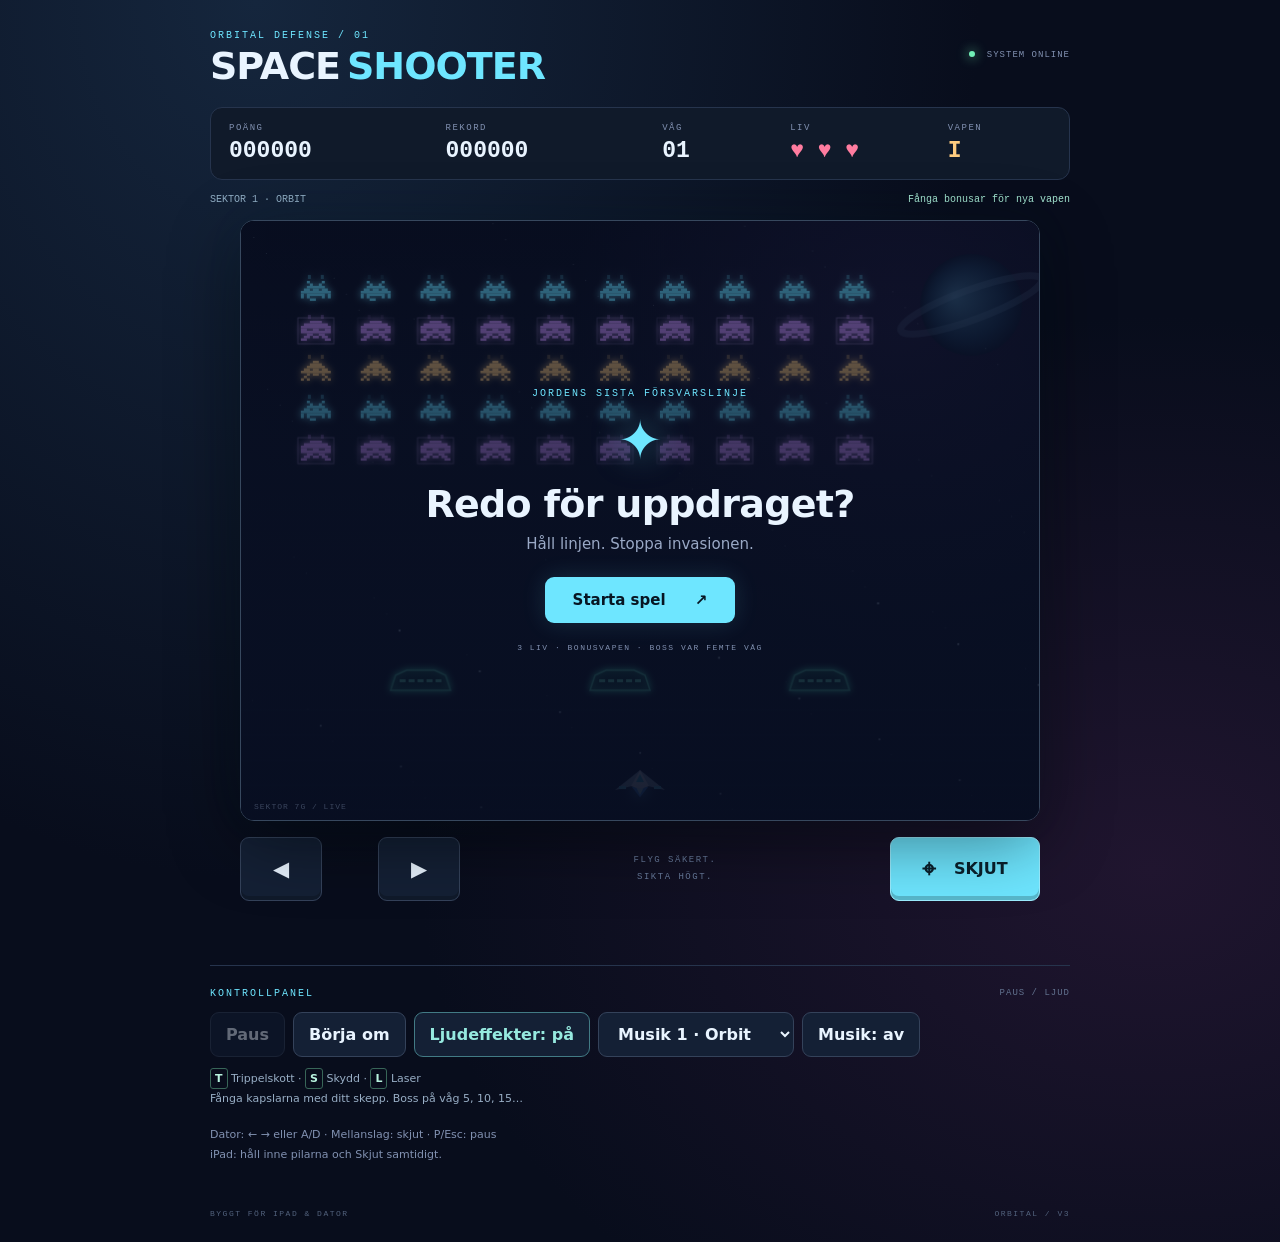
==== index.html @ aa06648c "Separate directional buttons and prevent accidental game-area touch zoom" ====
<!DOCTYPE html>
<html lang="sv">
<head>
  <meta charset="UTF-8">
  <meta name="viewport" content="width=device-width, initial-scale=1, viewport-fit=cover">
  <meta name="theme-color" content="#080d1c">
  <title>Space Shooter · Orbital Defense</title>
  <link rel="stylesheet" href="styles.css?v=touch4">
  <script src="audio.js?v=orbital3" defer></script>
  <script src="rendering.js?v=orbital3" defer></script>
  <script src="game.js?v=orbital3" defer></script>
</head>
<body>
<main>
  <header class="masthead"><div><span class="eyebrow">ORBITAL DEFENSE / 01</span><h1>SPACE<span>SHOOTER</span></h1></div><span class="system-status"><i></i> SYSTEM ONLINE</span></header>
  <section class="hud" aria-label="Spelstatus">
    <div><span>POÄNG</span><strong id="scoreValue">000000</strong></div>
    <div><span>REKORD</span><strong id="bestValue">000000</strong></div>
    <div><span>VÅG</span><strong id="waveValue">01</strong></div>
    <div><span>LIV</span><strong id="livesValue">♥ ♥ ♥</strong></div>
    <div><span>VAPEN</span><strong id="powerValue">I</strong></div>
  </section>
  <div class="mission-status"><span id="missionValue">SEKTOR 1 · ORBIT</span><span id="buffValue">Fånga bonusar för nya vapen</span></div>
  <div class="board">
    <canvas id="gameCanvas" width="800" height="600" aria-label="Spelyta för Space Shooter">Din webbläsare behöver stöd för canvas.</canvas>
    <div id="overlay" class="overlay">
      <span class="eyebrow">JORDENS SISTA FÖRSVARSLINJE</span>
      <div class="mission-icon" aria-hidden="true">✦</div>
      <h2 id="message" role="status">Redo för uppdraget?</h2>
      <p id="overlaySubtitle">Håll linjen. Stoppa invasionen.</p>
      <div id="results" class="results" hidden aria-label="Resultat">
        <div><span>POÄNG</span><strong id="resultScore">0</strong></div><div><span>REKORD</span><strong id="resultBest">0</strong></div>
        <div><span>NÅDD VÅG</span><strong id="resultWave">1</strong></div><div><span>BESEGRADE FIENDER</span><strong id="resultKills">0</strong></div>
        <div><span>BOSSAR</span><strong id="resultBosses">0</strong></div><div><span>FÅNGADE BONUSAR</span><strong id="resultBonuses">0</strong></div>
      </div>
      <button id="playButton" class="primary">Starta spel <span aria-hidden="true">↗</span></button>
      <span class="overlay-note">3 LIV · BONUSVAPEN · BOSS VAR FEMTE VÅG</span>
    </div>
    <span class="board-corner" aria-hidden="true">SEKTOR 7G / LIVE</span>
  </div>
  <div class="controls" aria-label="Spelkontroller">
    <div class="movement"><button id="leftButton" aria-label="Flytta vänster">◀</button><button id="rightButton" aria-label="Flytta höger">▶</button></div>
    <span class="control-label">FLYG SÄKERT.<br>SIKTA HÖGT.</span>
    <button id="fireButton"><span aria-hidden="true">⌖</span> Skjut</button>
  </div>
  <section class="settings" aria-label="Spelinställningar">
    <div class="settings-heading"><span class="eyebrow">KONTROLLPANEL</span><span>PAUS / LJUD</span></div>
    <div class="toolbar">
      <button id="pauseButton" disabled>Paus</button>
      <button id="restartButton">Börja om</button>
      <button id="soundButton" aria-pressed="true">Ljudeffekter: på</button>
      <select id="musicSelect" aria-label="Musikspår"><option value="1">Musik 1 · Orbit</option><option value="2">Musik 2 · Puls</option><option value="3">Musik 3 · Nova</option><option value="4">Musik 4 · Signal</option></select>
      <button id="musicButton" aria-pressed="false">Musik: av</button>
    </div>
    <p class="bonus-guide"><b>T</b> Trippelskott · <b>S</b> Skydd · <b>L</b> Laser<br>Fånga kapslarna med ditt skepp. Boss på våg 5, 10, 15…</p>
    <p class="help">Dator: ← → eller A/D · Mellanslag: skjut · P/Esc: paus<br>iPad: håll inne pilarna och Skjut samtidigt.</p>
    <p id="audioStatus" role="status"></p>
  </section>
  <footer>BYGGT FÖR IPAD & DATOR <span>ORBITAL / V3</span></footer>
</main>
</body>
</html>
---- styles.css ----
:root { color-scheme: dark; --bg:#080d1c; --text:#e9f4ff; --muted:#8191b1; --cyan:#6ee6ff; --line:#26344d; }
* { box-sizing:border-box; }
main { touch-action:manipulation; }
.board, .controls { touch-action:none; }
select { font-size:16px; }
body { margin:0; padding:24px max(16px, env(safe-area-inset-right)) max(16px, env(safe-area-inset-bottom)); background:radial-gradient(ellipse at 20% 0%,#15263d 0,transparent 50%),radial-gradient(ellipse at 90% 70%,#20152f 0,transparent 45%),var(--bg); color:var(--text); font:15px system-ui,-apple-system,sans-serif; }
main { max-width:860px; margin:auto; }
.masthead { display:flex; justify-content:space-between; align-items:center; gap:12px; margin-bottom:22px; }
.eyebrow { font:10px ui-monospace,monospace; letter-spacing:2px; color:var(--cyan); }
h1 { margin:5px 0 0; font-size:clamp(24px,4vw,38px); line-height:1; letter-spacing:-1px; font-weight:900; } h1 span { color:var(--cyan); margin-left:7px; }
.system-status { font:9px ui-monospace,monospace; letter-spacing:1px; color:var(--muted); white-space:nowrap; }
.system-status i { display:inline-block; width:6px; height:6px; background:#72efb7; border-radius:50%; margin-right:5px; box-shadow:0 0 12px #72efb7; }
.hud { display:grid; grid-template-columns:1.4fr 1.4fr .8fr 1fr .7fr; gap:10px; padding:15px 18px; margin-bottom:12px; background:#101a2a; border:1px solid var(--line); border-radius:12px; }
.hud span { display:block; font:9px ui-monospace,monospace; letter-spacing:1.5px; color:var(--muted); margin-bottom:5px; }
.hud strong { font:700 clamp(14px,2.7vw,23px) ui-monospace,monospace; } #livesValue { color:#ff7c9f; } #powerValue { color:#ffcc7f; }
.board { position:relative; width:100%; max-width:800px; margin:auto; border:1px solid #37485e; border-radius:14px; overflow:hidden; box-shadow:0 20px 70px #0007,0 0 50px #43b9ff09; }
canvas { display:block; width:100%; height:auto; background:#060b19; }
.board-corner { position:absolute; bottom:9px; left:13px; font:8px ui-monospace,monospace; letter-spacing:1px; color:#8191b16b; pointer-events:none; }
.overlay { position:absolute; inset:0; display:flex; flex-direction:column; align-items:center; justify-content:center; padding:16px; background:linear-gradient(#090f2490,#070d20ed); text-align:center; }
.overlay[hidden] { display:none; }
.mission-icon { font-size:54px; color:var(--cyan); line-height:1.1; margin:12px 0; text-shadow:0 0 35px #6ee6ff88; }
h2 { margin:0; font-size:clamp(22px,4vw,38px); font-weight:850; letter-spacing:-.7px; }
.overlay p { color:#9aa9c6; margin:9px 0 24px; }
.overlay-note { font:8px ui-monospace,monospace; letter-spacing:1.5px; color:var(--muted); margin-top:20px; }
button,select { border:1px solid #34425a; border-radius:9px; padding:11px 15px; min-height:44px; font:600 16px system-ui,sans-serif; background:#142035; color:var(--text); }
button { cursor:pointer; } button:hover { background:#20334d; } button:disabled { opacity:.4; cursor:default; } button:focus-visible,select:focus-visible { outline:3px solid var(--cyan); outline-offset:3px; }
.primary { min-width:190px; background:var(--cyan); color:#071522; border:0; padding:14px 22px; font-size:15px; box-shadow:0 0 24px #6ee6ff24; } .primary:hover { background:#a1efff; } .primary span { margin-left:24px; }
.controls { display:flex; justify-content:space-between; align-items:center; max-width:800px; margin:16px auto 0; gap:14px; }
.movement { display:flex; gap:clamp(32px, 5vw, 56px); }
.controls button { min-height:64px; min-width:82px; font-size:21px; touch-action:none; user-select:none; -webkit-user-select:none; -webkit-touch-callout:none; box-shadow:inset 0 -4px 0 #0003; }
.controls button.active { background:#315f7b; border-color:var(--cyan); transform:translateY(2px); }
.control-label { font:9px ui-monospace,monospace; line-height:1.8; letter-spacing:1.5px; color:#687b9c; text-align:center; }
#fireButton { min-width:150px; color:#0a202c; background:#6ee6ff; border-color:#9cedff; text-transform:uppercase; font-size:16px; } #fireButton.active { background:#b6f4ff; } #fireButton span { font-size:24px; vertical-align:middle; margin-right:12px; }
.settings { margin-top:64px; padding:22px 0 0; border-top:1px solid var(--line); }
.settings-heading { display:flex; justify-content:space-between; align-items:center; margin-bottom:13px; } .settings-heading>span:last-child { font:9px ui-monospace,monospace; color:#62728f; letter-spacing:1px; }
.toolbar { display:flex; flex-wrap:wrap; gap:8px; } .toolbar button[aria-pressed=true] { border-color:#427b85; color:#96e9df; }
.help { color:var(--muted); font-size:11px; line-height:1.8; margin:16px 0 0; }
#audioStatus { font-size:12px; color:#ffcb77; min-height:1em; }
footer { display:flex; justify-content:space-between; padding:8px 0; font:8px ui-monospace,monospace; letter-spacing:1.5px; color:#52627d; }
@media (min-width:650px) { .board { width:min(100%,calc((100svh - 300px) * 4 / 3)); min-width:400px; } }
@media (max-width:520px) { body { padding-top:16px; } .system-status { display:none; } .masthead { margin-bottom:16px; } .hud { gap:6px; padding:12px 9px; } .hud span { font-size:8px; letter-spacing:.6px; } .control-label { display:none; } .movement { gap:24px; } .controls { gap:10px; } .controls button { min-width:60px; } #fireButton { min-width:112px; } .mission-icon { font-size:32px; margin:6px; } .overlay p { margin:6px 0 14px; font-size:12px; } .overlay-note { display:none; } .overlay .eyebrow { font-size:8px; letter-spacing:1px; } }
@media (max-height:540px) and (orientation:landscape) { body { padding:10px 16px; } .masthead { margin-bottom:9px; } h1 { font-size:22px; } .hud { max-width:460px; margin:0 auto 9px; padding:8px 12px; } .hud strong { font-size:15px; } .board { width:min(64vw,calc((100svh - 135px) * 4 / 3)); min-width:0; } .controls { position:fixed; top:42%; left:12px; right:12px; pointer-events:none; } .movement { flex-direction:column; gap:28px; } .controls button { pointer-events:auto; min-width:56px; min-height:52px; padding:8px; } .control-label { display:none; } #fireButton { min-width:90px; } .settings { margin-top:64px; } .mission-icon,.overlay-note,.overlay>p { display:none; } .overlay .primary { margin-top:14px; } }
@media (prefers-reduced-motion:reduce) { .controls button.active { transform:none; } }



.mission-status { display:flex; justify-content:space-between; gap:12px; margin:0 0 12px; font:10px ui-monospace,monospace; line-height:1.6; color:#91aec5; }
#buffValue { color:#a5e8d3; text-align:right; }
.results { display:grid; grid-template-columns:1fr 1fr; gap:8px 28px; text-align:left; margin:8px 0 18px; padding:12px 20px; border:1px solid #375169; border-radius:10px; background:#071323b8; }
.results[hidden] { display:none; }
.results span { display:block; font:8px ui-monospace,monospace; letter-spacing:1px; color:#94a8c3; }
.results strong { display:block; font:700 22px ui-monospace,monospace; color:#8ceafa; }
.overlay[data-mode=over] .mission-icon,.overlay[data-mode=over] .overlay-note { display:none; }
.overlay[data-mode=over] #overlaySubtitle { margin:6px 0; }
.bonus-guide { color:#98aec5; font-size:11px; line-height:1.8; }.bonus-guide b { display:inline-block; color:#b9f4e0; padding:0 4px; border:1px solid #386658; border-radius:3px; }
@media (max-width:520px) { .mission-status { font-size:8px; }.overlay[data-mode=over]>.eyebrow,.overlay[data-mode=over] #overlaySubtitle { display:none; }.results { gap:5px 20px; padding:8px 16px; margin:8px 0; }.results strong { font-size:17px; }.results span { font-size:7px; }.overlay[data-mode=over] h2 { font-size:20px; } }
@media (max-height:540px) and (orientation:landscape) { .mission-status { max-width:460px; margin:0 auto 8px; font-size:8px; }.board { width:min(64vw,calc((100svh - 158px) * 4 / 3)); }.overlay[data-mode=over]>.eyebrow,.overlay[data-mode=over] #overlaySubtitle { display:none; }.results { grid-template-columns:repeat(3,1fr); gap:5px 12px; margin:5px 0; padding:7px 12px; }.results strong { font-size:15px; }.results span { font-size:6px; }.overlay[data-mode=over] h2 { font-size:18px; }.overlay[data-mode=over] .primary { min-height:36px; padding:8px 15px; margin-top:4px; } }
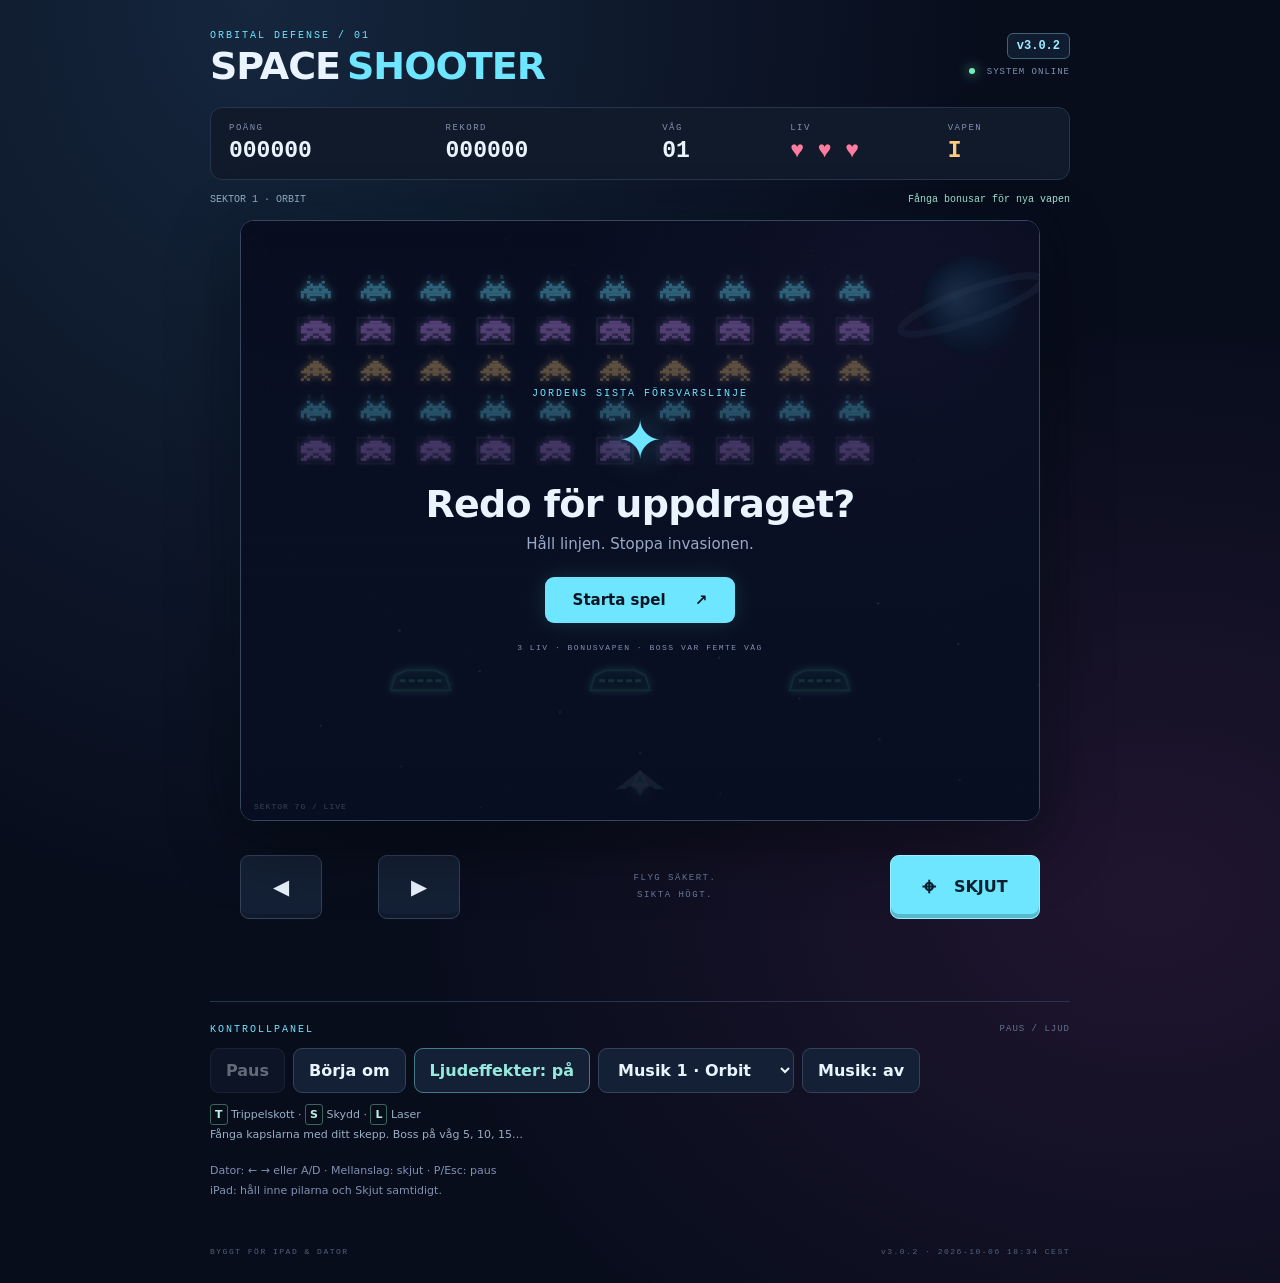
==== commit 7879e023: "Release v3.0.2: visible version stamps, release helper and larger fire hit area" ====
--- a/index.html
+++ b/index.html
@@ -5,14 +5,14 @@
   <meta name="viewport" content="width=device-width, initial-scale=1, viewport-fit=cover">
   <meta name="theme-color" content="#080d1c">
   <title>Space Shooter · Orbital Defense</title>
-  <link rel="stylesheet" href="styles.css?v=touch4">
-  <script src="audio.js?v=orbital3" defer></script>
-  <script src="rendering.js?v=orbital3" defer></script>
-  <script src="game.js?v=orbital3" defer></script>
+  <link rel="stylesheet" href="styles.css?v=3.0.2">
+  <script src="audio.js?v=3.0.2" defer></script>
+  <script src="rendering.js?v=3.0.2" defer></script>
+  <script src="game.js?v=3.0.2" defer></script>
 </head>
 <body>
 <main>
-  <header class="masthead"><div><span class="eyebrow">ORBITAL DEFENSE / 01</span><h1>SPACE<span>SHOOTER</span></h1></div><span class="system-status"><i></i> SYSTEM ONLINE</span></header>
+  <header class="masthead"><div><span class="eyebrow">ORBITAL DEFENSE / 01</span><h1>SPACE<span>SHOOTER</span></h1></div><div class="build-info"><span class="release-badge" data-release-version>v3.0.2</span><span class="system-status"><i></i> SYSTEM ONLINE</span></div></header>
   <section class="hud" aria-label="Spelstatus">
     <div><span>POÄNG</span><strong id="scoreValue">000000</strong></div>
     <div><span>REKORD</span><strong id="bestValue">000000</strong></div>
@@ -56,9 +56,10 @@
     <p class="help">Dator: ← → eller A/D · Mellanslag: skjut · P/Esc: paus<br>iPad: håll inne pilarna och Skjut samtidigt.</p>
     <p id="audioStatus" role="status"></p>
   </section>
-  <footer>BYGGT FÖR IPAD & DATOR <span>ORBITAL / V3</span></footer>
+  <footer>BYGGT FÖR IPAD & DATOR <span><span data-release-version>v3.0.2</span> · <time data-release-time datetime="2026-10-06T18:34:21+02:00">2026-10-06 18:34 CEST</time></span></footer>
 </main>
 </body>
 </html>
 
 
+
--- a/styles.css
+++ b/styles.css
@@ -1,5 +1,7 @@
 :root { color-scheme: dark; --bg:#080d1c; --text:#e9f4ff; --muted:#8191b1; --cyan:#6ee6ff; --line:#26344d; }
 * { box-sizing:border-box; }
+/* Disable accidental double-tap zoom even when taps miss the game buttons. */
+html { touch-action:manipulation; }
 main { touch-action:manipulation; }
 .board, .controls { touch-action:none; }
 select { font-size:16px; }
@@ -25,7 +27,7 @@
 button,select { border:1px solid #34425a; border-radius:9px; padding:11px 15px; min-height:44px; font:600 16px system-ui,sans-serif; background:#142035; color:var(--text); }
 button { cursor:pointer; } button:hover { background:#20334d; } button:disabled { opacity:.4; cursor:default; } button:focus-visible,select:focus-visible { outline:3px solid var(--cyan); outline-offset:3px; }
 .primary { min-width:190px; background:var(--cyan); color:#071522; border:0; padding:14px 22px; font-size:15px; box-shadow:0 0 24px #6ee6ff24; } .primary:hover { background:#a1efff; } .primary span { margin-left:24px; }
-.controls { display:flex; justify-content:space-between; align-items:center; max-width:800px; margin:16px auto 0; gap:14px; }
+.controls { padding-block:18px; display:flex; justify-content:space-between; align-items:center; max-width:800px; margin:16px auto 0; gap:14px; }
 .movement { display:flex; gap:clamp(32px, 5vw, 56px); }
 .controls button { min-height:64px; min-width:82px; font-size:21px; touch-action:none; user-select:none; -webkit-user-select:none; -webkit-touch-callout:none; box-shadow:inset 0 -4px 0 #0003; }
 .controls button.active { background:#315f7b; border-color:var(--cyan); transform:translateY(2px); }
@@ -55,3 +57,12 @@
 .bonus-guide { color:#98aec5; font-size:11px; line-height:1.8; }.bonus-guide b { display:inline-block; color:#b9f4e0; padding:0 4px; border:1px solid #386658; border-radius:3px; }
 @media (max-width:520px) { .mission-status { font-size:8px; }.overlay[data-mode=over]>.eyebrow,.overlay[data-mode=over] #overlaySubtitle { display:none; }.results { gap:5px 20px; padding:8px 16px; margin:8px 0; }.results strong { font-size:17px; }.results span { font-size:7px; }.overlay[data-mode=over] h2 { font-size:20px; } }
 @media (max-height:540px) and (orientation:landscape) { .mission-status { max-width:460px; margin:0 auto 8px; font-size:8px; }.board { width:min(64vw,calc((100svh - 158px) * 4 / 3)); }.overlay[data-mode=over]>.eyebrow,.overlay[data-mode=over] #overlaySubtitle { display:none; }.results { grid-template-columns:repeat(3,1fr); gap:5px 12px; margin:5px 0; padding:7px 12px; }.results strong { font-size:15px; }.results span { font-size:6px; }.overlay[data-mode=over] h2 { font-size:18px; }.overlay[data-mode=over] .primary { min-height:36px; padding:8px 15px; margin-top:4px; } }
+
+/* Keep release identification visible on small screens too. */
+.build-info { display:flex; flex-direction:column; align-items:flex-end; gap:8px; }
+.release-badge { padding:5px 9px; border:1px solid #3d6376; border-radius:6px; color:#9defff; background:#101d31; font:600 12px ui-monospace,monospace; white-space:nowrap; }
+footer { gap:12px; flex-wrap:wrap; line-height:1.8; }
+#fireButton { position:relative; }
+/* Transparent hit area catches near misses without changing the visible button. */
+#fireButton::before { content:""; position:absolute; inset:-14px; border-radius:14px; }
+
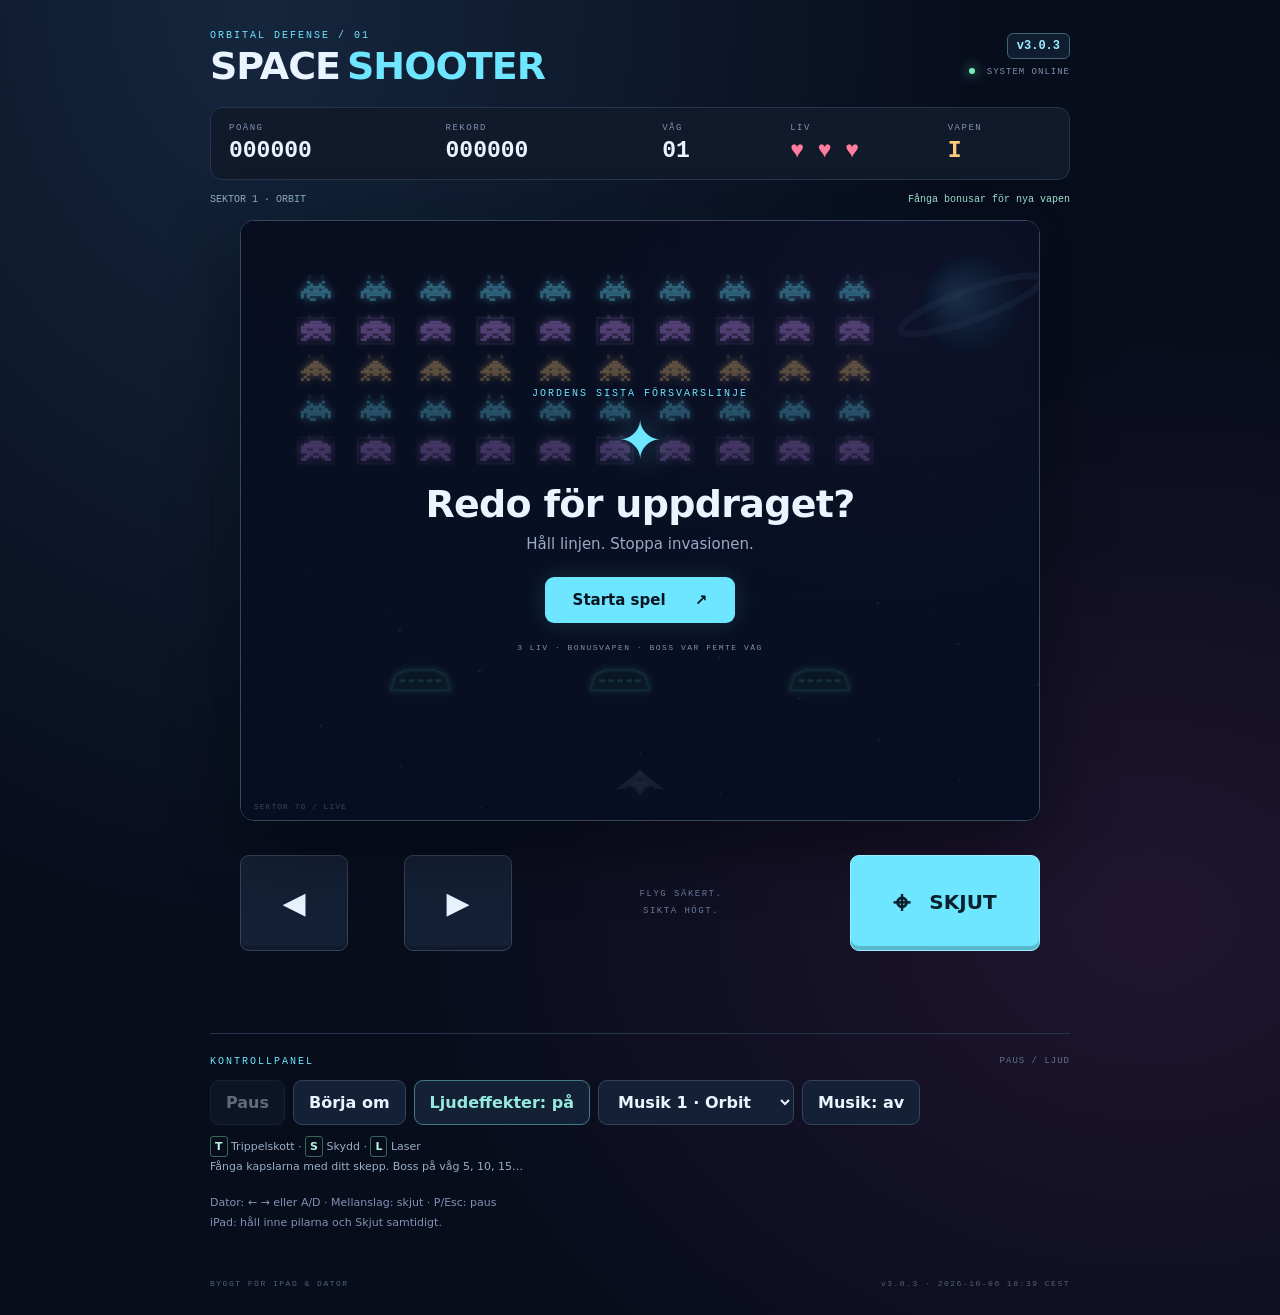
==== commit efa1c306: "Release v3.0.3: enlarge all three game controls" ====
--- a/index.html
+++ b/index.html
@@ -5,14 +5,14 @@
   <meta name="viewport" content="width=device-width, initial-scale=1, viewport-fit=cover">
   <meta name="theme-color" content="#080d1c">
   <title>Space Shooter · Orbital Defense</title>
-  <link rel="stylesheet" href="styles.css?v=3.0.2">
-  <script src="audio.js?v=3.0.2" defer></script>
-  <script src="rendering.js?v=3.0.2" defer></script>
-  <script src="game.js?v=3.0.2" defer></script>
+  <link rel="stylesheet" href="styles.css?v=3.0.3">
+  <script src="audio.js?v=3.0.3" defer></script>
+  <script src="rendering.js?v=3.0.3" defer></script>
+  <script src="game.js?v=3.0.3" defer></script>
 </head>
 <body>
 <main>
-  <header class="masthead"><div><span class="eyebrow">ORBITAL DEFENSE / 01</span><h1>SPACE<span>SHOOTER</span></h1></div><div class="build-info"><span class="release-badge" data-release-version>v3.0.2</span><span class="system-status"><i></i> SYSTEM ONLINE</span></div></header>
+  <header class="masthead"><div><span class="eyebrow">ORBITAL DEFENSE / 01</span><h1>SPACE<span>SHOOTER</span></h1></div><div class="build-info"><span class="release-badge" data-release-version>v3.0.3</span><span class="system-status"><i></i> SYSTEM ONLINE</span></div></header>
   <section class="hud" aria-label="Spelstatus">
     <div><span>POÄNG</span><strong id="scoreValue">000000</strong></div>
     <div><span>REKORD</span><strong id="bestValue">000000</strong></div>
@@ -56,10 +56,11 @@
     <p class="help">Dator: ← → eller A/D · Mellanslag: skjut · P/Esc: paus<br>iPad: håll inne pilarna och Skjut samtidigt.</p>
     <p id="audioStatus" role="status"></p>
   </section>
-  <footer>BYGGT FÖR IPAD & DATOR <span><span data-release-version>v3.0.2</span> · <time data-release-time datetime="2026-10-06T18:34:21+02:00">2026-10-06 18:34 CEST</time></span></footer>
+  <footer>BYGGT FÖR IPAD & DATOR <span><span data-release-version>v3.0.3</span> · <time data-release-time datetime="2026-10-06T18:39:57+02:00">2026-10-06 18:39 CEST</time></span></footer>
 </main>
 </body>
 </html>
 
 
 
+
--- a/styles.css
+++ b/styles.css
@@ -29,10 +29,10 @@
 .primary { min-width:190px; background:var(--cyan); color:#071522; border:0; padding:14px 22px; font-size:15px; box-shadow:0 0 24px #6ee6ff24; } .primary:hover { background:#a1efff; } .primary span { margin-left:24px; }
 .controls { padding-block:18px; display:flex; justify-content:space-between; align-items:center; max-width:800px; margin:16px auto 0; gap:14px; }
 .movement { display:flex; gap:clamp(32px, 5vw, 56px); }
-.controls button { min-height:64px; min-width:82px; font-size:21px; touch-action:none; user-select:none; -webkit-user-select:none; -webkit-touch-callout:none; box-shadow:inset 0 -4px 0 #0003; }
+.controls button { min-height:96px; min-width:108px; font-size:30px; touch-action:none; user-select:none; -webkit-user-select:none; -webkit-touch-callout:none; box-shadow:inset 0 -4px 0 #0003; }
 .controls button.active { background:#315f7b; border-color:var(--cyan); transform:translateY(2px); }
 .control-label { font:9px ui-monospace,monospace; line-height:1.8; letter-spacing:1.5px; color:#687b9c; text-align:center; }
-#fireButton { min-width:150px; color:#0a202c; background:#6ee6ff; border-color:#9cedff; text-transform:uppercase; font-size:16px; } #fireButton.active { background:#b6f4ff; } #fireButton span { font-size:24px; vertical-align:middle; margin-right:12px; }
+#fireButton { min-width:190px; color:#0a202c; background:#6ee6ff; border-color:#9cedff; text-transform:uppercase; font-size:20px; } #fireButton.active { background:#b6f4ff; } #fireButton span { font-size:30px; vertical-align:middle; margin-right:12px; }
 .settings { margin-top:64px; padding:22px 0 0; border-top:1px solid var(--line); }
 .settings-heading { display:flex; justify-content:space-between; align-items:center; margin-bottom:13px; } .settings-heading>span:last-child { font:9px ui-monospace,monospace; color:#62728f; letter-spacing:1px; }
 .toolbar { display:flex; flex-wrap:wrap; gap:8px; } .toolbar button[aria-pressed=true] { border-color:#427b85; color:#96e9df; }
@@ -40,8 +40,8 @@
 #audioStatus { font-size:12px; color:#ffcb77; min-height:1em; }
 footer { display:flex; justify-content:space-between; padding:8px 0; font:8px ui-monospace,monospace; letter-spacing:1.5px; color:#52627d; }
 @media (min-width:650px) { .board { width:min(100%,calc((100svh - 300px) * 4 / 3)); min-width:400px; } }
-@media (max-width:520px) { body { padding-top:16px; } .system-status { display:none; } .masthead { margin-bottom:16px; } .hud { gap:6px; padding:12px 9px; } .hud span { font-size:8px; letter-spacing:.6px; } .control-label { display:none; } .movement { gap:24px; } .controls { gap:10px; } .controls button { min-width:60px; } #fireButton { min-width:112px; } .mission-icon { font-size:32px; margin:6px; } .overlay p { margin:6px 0 14px; font-size:12px; } .overlay-note { display:none; } .overlay .eyebrow { font-size:8px; letter-spacing:1px; } }
-@media (max-height:540px) and (orientation:landscape) { body { padding:10px 16px; } .masthead { margin-bottom:9px; } h1 { font-size:22px; } .hud { max-width:460px; margin:0 auto 9px; padding:8px 12px; } .hud strong { font-size:15px; } .board { width:min(64vw,calc((100svh - 135px) * 4 / 3)); min-width:0; } .controls { position:fixed; top:42%; left:12px; right:12px; pointer-events:none; } .movement { flex-direction:column; gap:28px; } .controls button { pointer-events:auto; min-width:56px; min-height:52px; padding:8px; } .control-label { display:none; } #fireButton { min-width:90px; } .settings { margin-top:64px; } .mission-icon,.overlay-note,.overlay>p { display:none; } .overlay .primary { margin-top:14px; } }
+@media (max-width:520px) { body { padding-top:16px; } .system-status { display:none; } .masthead { margin-bottom:16px; } .hud { gap:6px; padding:12px 9px; } .hud span { font-size:8px; letter-spacing:.6px; } .control-label { display:none; } .movement { gap:24px; } .controls { gap:10px; } .controls button { min-width:72px; min-height:88px; font-size:28px; } #fireButton { min-width:128px; font-size:18px; } .mission-icon { font-size:32px; margin:6px; } .overlay p { margin:6px 0 14px; font-size:12px; } .overlay-note { display:none; } .overlay .eyebrow { font-size:8px; letter-spacing:1px; } }
+@media (max-height:540px) and (orientation:landscape) { body { padding:10px 16px; } .masthead { margin-bottom:9px; } h1 { font-size:22px; } .hud { max-width:460px; margin:0 auto 9px; padding:8px 12px; } .hud strong { font-size:15px; } .board { width:min(64vw,calc((100svh - 135px) * 4 / 3)); min-width:0; } .controls { position:fixed; top:30%; left:12px; right:12px; pointer-events:none; } .movement { flex-direction:column; gap:28px; } .controls button { pointer-events:auto; min-width:72px; min-height:72px; padding:8px; } .control-label { display:none; } #fireButton { min-width:128px; min-height:80px; } .settings { margin-top:64px; } .mission-icon,.overlay-note,.overlay>p { display:none; } .overlay .primary { margin-top:14px; } }
 @media (prefers-reduced-motion:reduce) { .controls button.active { transform:none; } }
 
 
@@ -66,3 +66,12 @@
 /* Transparent hit area catches near misses without changing the visible button. */
 #fireButton::before { content:""; position:absolute; inset:-14px; border-radius:14px; }
 
+
+@media (max-width:700px) { .control-label { display:none; } }
+@media (max-width:360px) and (orientation:portrait) {
+  .controls { flex-wrap:wrap; gap:16px; }
+  .movement { width:100%; justify-content:space-between; }
+  .movement button { flex:1; }
+  #fireButton { width:100%; }
+}
+
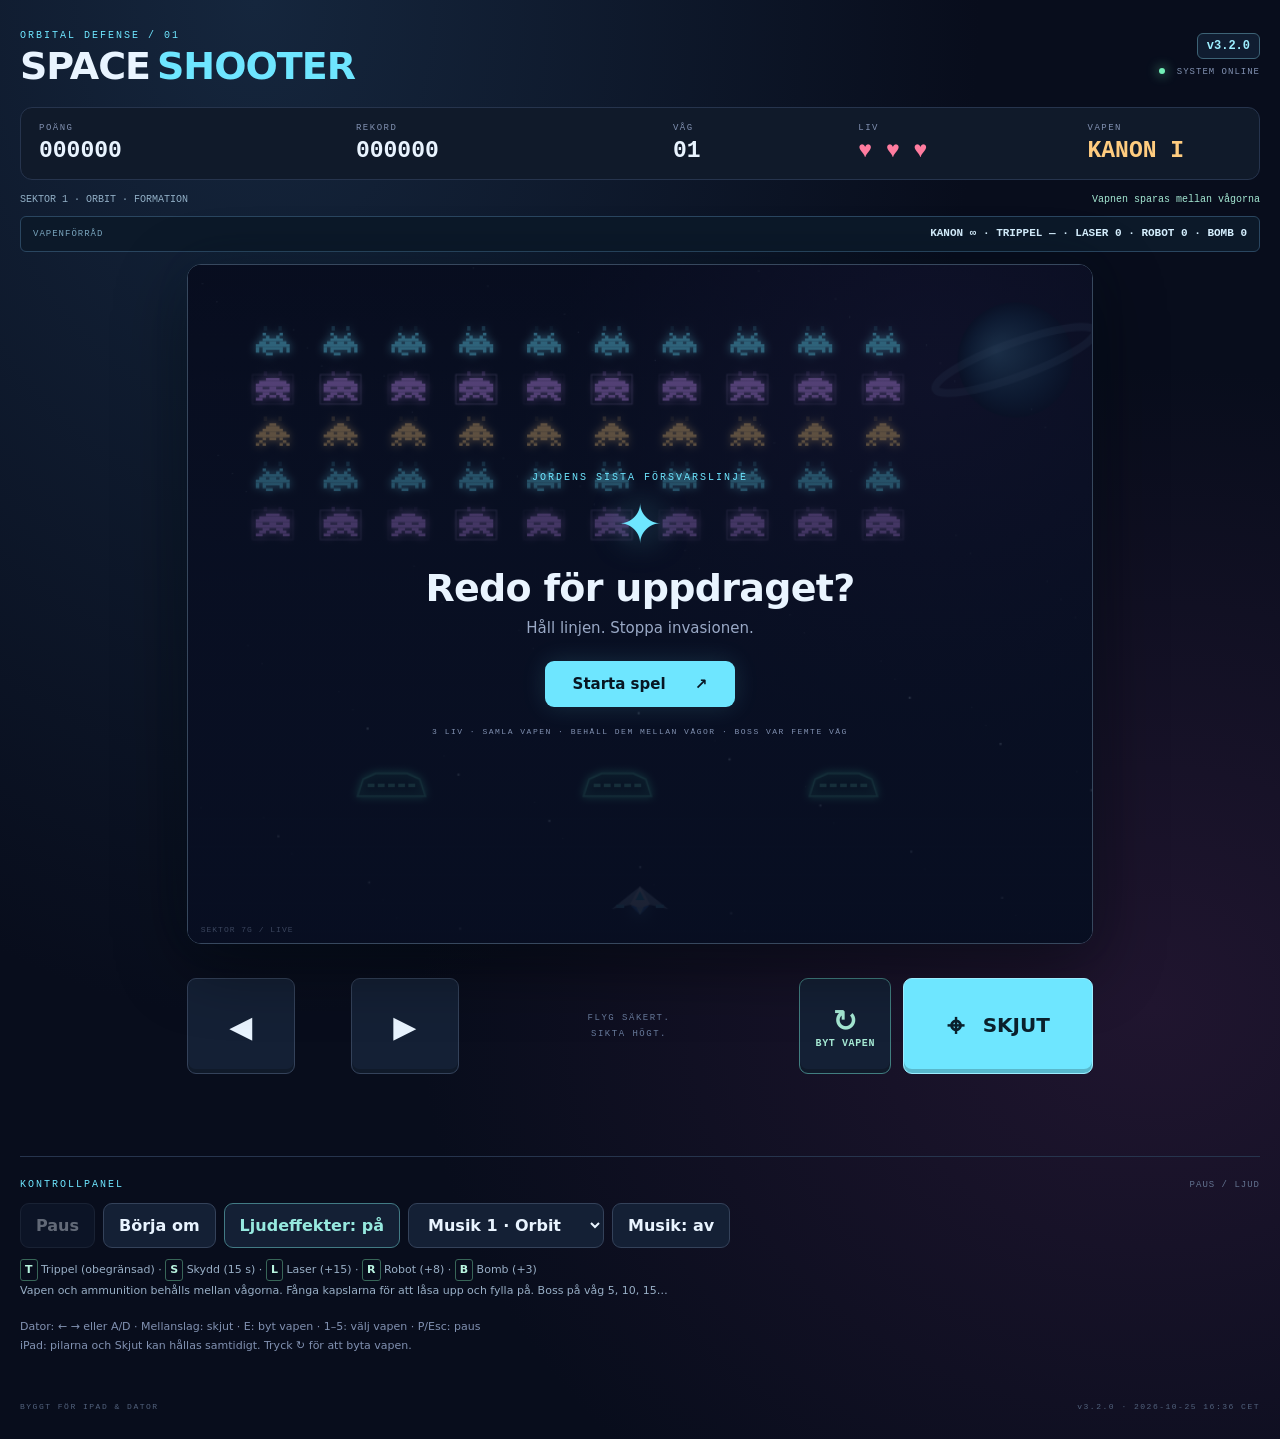
==== commit d9c35fdf: "Release Space Shooter 3.2.0: new weapons, varied waves, larger PC game area" ====
--- a/index.html
+++ b/index.html
@@ -5,14 +5,14 @@
   <meta name="viewport" content="width=device-width, initial-scale=1, viewport-fit=cover">
   <meta name="theme-color" content="#080d1c">
   <title>Space Shooter · Orbital Defense</title>
-  <link rel="stylesheet" href="styles.css?v=3.0.3">
-  <script src="audio.js?v=3.0.3" defer></script>
-  <script src="rendering.js?v=3.0.3" defer></script>
-  <script src="game.js?v=3.0.3" defer></script>
+  <link rel="stylesheet" href="styles.css?v=3.2.0">
+  <script src="audio.js?v=3.2.0" defer></script>
+  <script src="rendering.js?v=3.2.0" defer></script>
+  <script src="game.js?v=3.2.0" defer></script>
 </head>
 <body>
 <main>
-  <header class="masthead"><div><span class="eyebrow">ORBITAL DEFENSE / 01</span><h1>SPACE<span>SHOOTER</span></h1></div><div class="build-info"><span class="release-badge" data-release-version>v3.0.3</span><span class="system-status"><i></i> SYSTEM ONLINE</span></div></header>
+  <header class="masthead"><div><span class="eyebrow">ORBITAL DEFENSE / 01</span><h1>SPACE<span>SHOOTER</span></h1></div><div class="build-info"><span class="release-badge" data-release-version>v3.2.0</span><span class="system-status"><i></i> SYSTEM ONLINE</span></div></header>
   <section class="hud" aria-label="Spelstatus">
     <div><span>POÄNG</span><strong id="scoreValue">000000</strong></div>
     <div><span>REKORD</span><strong id="bestValue">000000</strong></div>
@@ -21,6 +21,7 @@
     <div><span>VAPEN</span><strong id="powerValue">I</strong></div>
   </section>
   <div class="mission-status"><span id="missionValue">SEKTOR 1 · ORBIT</span><span id="buffValue">Fånga bonusar för nya vapen</span></div>
+  <div class="arsenal-status"><span>VAPENFÖRRÅD</span><strong id="arsenalValue">KANON ∞ · TRIPPEL — · LASER 0 · ROBOT 0 · BOMB 0</strong></div>
   <div class="board">
     <canvas id="gameCanvas" width="800" height="600" aria-label="Spelyta för Space Shooter">Din webbläsare behöver stöd för canvas.</canvas>
     <div id="overlay" class="overlay">
@@ -34,14 +35,14 @@
         <div><span>BOSSAR</span><strong id="resultBosses">0</strong></div><div><span>FÅNGADE BONUSAR</span><strong id="resultBonuses">0</strong></div>
       </div>
       <button id="playButton" class="primary">Starta spel <span aria-hidden="true">↗</span></button>
-      <span class="overlay-note">3 LIV · BONUSVAPEN · BOSS VAR FEMTE VÅG</span>
+      <span class="overlay-note">3 LIV · SAMLA VAPEN · BEHÅLL DEM MELLAN VÅGOR · BOSS VAR FEMTE VÅG</span>
     </div>
     <span class="board-corner" aria-hidden="true">SEKTOR 7G / LIVE</span>
   </div>
   <div class="controls" aria-label="Spelkontroller">
     <div class="movement"><button id="leftButton" aria-label="Flytta vänster">◀</button><button id="rightButton" aria-label="Flytta höger">▶</button></div>
     <span class="control-label">FLYG SÄKERT.<br>SIKTA HÖGT.</span>
-    <button id="fireButton"><span aria-hidden="true">⌖</span> Skjut</button>
+    <div class="attack-controls"><button id="weaponButton" type="button" aria-label="Byt vapen">↻<small>BYT VAPEN</small></button><button id="fireButton"><span aria-hidden="true">⌖</span> Skjut</button></div>
   </div>
   <section class="settings" aria-label="Spelinställningar">
     <div class="settings-heading"><span class="eyebrow">KONTROLLPANEL</span><span>PAUS / LJUD</span></div>
@@ -52,11 +53,11 @@
       <select id="musicSelect" aria-label="Musikspår"><option value="1">Musik 1 · Orbit</option><option value="2">Musik 2 · Puls</option><option value="3">Musik 3 · Nova</option><option value="4">Musik 4 · Signal</option></select>
       <button id="musicButton" aria-pressed="false">Musik: av</button>
     </div>
-    <p class="bonus-guide"><b>T</b> Trippelskott · <b>S</b> Skydd · <b>L</b> Laser<br>Fånga kapslarna med ditt skepp. Boss på våg 5, 10, 15…</p>
-    <p class="help">Dator: ← → eller A/D · Mellanslag: skjut · P/Esc: paus<br>iPad: håll inne pilarna och Skjut samtidigt.</p>
+    <p class="bonus-guide"><b>T</b> Trippel (obegränsad) · <b>S</b> Skydd (15 s) · <b>L</b> Laser (+15) · <b>R</b> Robot (+8) · <b>B</b> Bomb (+3)<br>Vapen och ammunition behålls mellan vågorna. Fånga kapslarna för att låsa upp och fylla på. Boss på våg 5, 10, 15…</p>
+    <p class="help">Dator: ← → eller A/D · Mellanslag: skjut · E: byt vapen · 1–5: välj vapen · P/Esc: paus<br>iPad: pilarna och Skjut kan hållas samtidigt. Tryck ↻ för att byta vapen.</p>
     <p id="audioStatus" role="status"></p>
   </section>
-  <footer>BYGGT FÖR IPAD & DATOR <span><span data-release-version>v3.0.3</span> · <time data-release-time datetime="2026-10-06T18:39:57+02:00">2026-10-06 18:39 CEST</time></span></footer>
+  <footer>BYGGT FÖR IPAD & DATOR <span><span data-release-version>v3.2.0</span> · <time data-release-time datetime="2026-10-25T16:36:38+01:00">2026-10-25 16:36 CET</time></span></footer>
 </main>
 </body>
 </html>
--- a/styles.css
+++ b/styles.css
@@ -75,3 +75,23 @@
   #fireButton { width:100%; }
 }
 
+
+/* Space Shooter 3.2.0: permanent inventory controls. */
+/* Permanent weapon-inventory layout. */
+.arsenal-status { display:flex; gap:12px; flex-wrap:wrap; align-items:baseline; justify-content:space-between; padding:8px 12px; margin:-4px 0 12px; border:1px solid #2a4660; border-radius:6px; background:#0c1929; color:#d6f0ff; font:11px ui-monospace,monospace; line-height:1.6; }
+.arsenal-status span { color:#79a4bc; font-size:9px; letter-spacing:1px; }
+.arsenal-status strong { font-weight:600; }
+.attack-controls { display:flex; gap:12px; align-items:center; }
+#weaponButton { min-width:92px; font-size:30px; color:#a5e8d3; border-color:#417e80; }
+#weaponButton small { display:block; font:700 10px ui-monospace,monospace; letter-spacing:.6px; }
+@media(max-width:700px) { .controls { flex-wrap:wrap; } .attack-controls { margin-left:auto; } #weaponButton { min-width:76px; min-height:80px; } }
+@media(max-width:520px) { .arsenal-status { font-size:9px; } .controls { gap:10px; } .movement { gap:12px; } .controls button { min-width:64px; } #fireButton { min-width:118px; } .attack-controls { gap:8px; } }
+@media(max-height:540px) and (orientation:landscape) { .controls { flex-wrap:nowrap; } .attack-controls { flex-direction:column; gap:16px; } #weaponButton { min-height:58px; } .arsenal-status { max-width:460px; margin:0 auto 8px; font-size:8px; } }
+
+/* Larger PC board, without changing internal 800 × 600 game coordinates.
+   Restrict to mouse/trackpad desktops; keep touch/iPad presentation intact. */
+@media (min-width:1000px) and (min-height:650px) and (hover:hover) and (pointer:fine) {
+  main { max-width:1240px; }
+  .board { max-width:1200px; min-width:0; width:min(100%, calc((100svh - 220px) * 4 / 3)); }
+  .controls { max-width:1200px; width:min(100%, calc((100svh - 220px) * 4 / 3)); }
+}
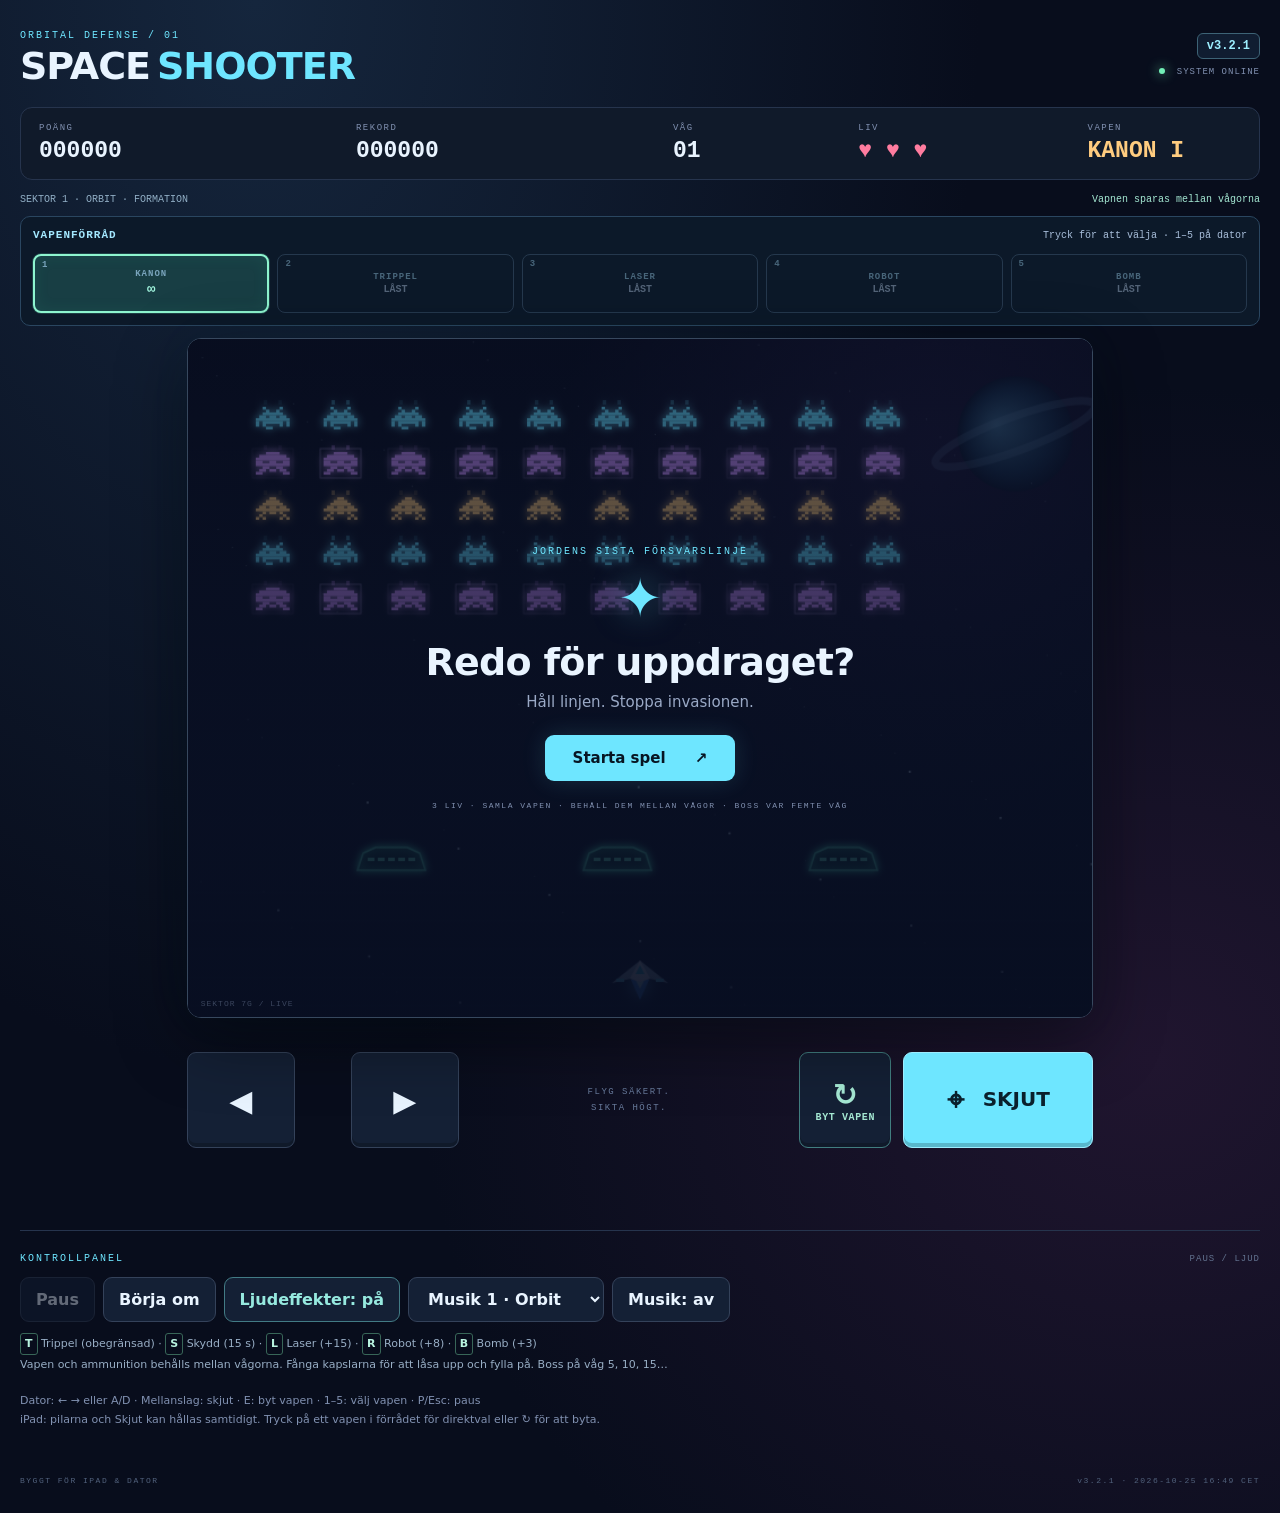
==== commit b17ece73: "Release Space Shooter 3.2.1: visible weapons and lost-life audio" ====
--- a/index.html
+++ b/index.html
@@ -5,14 +5,14 @@
   <meta name="viewport" content="width=device-width, initial-scale=1, viewport-fit=cover">
   <meta name="theme-color" content="#080d1c">
   <title>Space Shooter · Orbital Defense</title>
-  <link rel="stylesheet" href="styles.css?v=3.2.0">
-  <script src="audio.js?v=3.2.0" defer></script>
-  <script src="rendering.js?v=3.2.0" defer></script>
-  <script src="game.js?v=3.2.0" defer></script>
+  <link rel="stylesheet" href="styles.css?v=3.2.1">
+  <script src="audio.js?v=3.2.1" defer></script>
+  <script src="rendering.js?v=3.2.1" defer></script>
+  <script src="game.js?v=3.2.1" defer></script>
 </head>
 <body>
 <main>
-  <header class="masthead"><div><span class="eyebrow">ORBITAL DEFENSE / 01</span><h1>SPACE<span>SHOOTER</span></h1></div><div class="build-info"><span class="release-badge" data-release-version>v3.2.0</span><span class="system-status"><i></i> SYSTEM ONLINE</span></div></header>
+  <header class="masthead"><div><span class="eyebrow">ORBITAL DEFENSE / 01</span><h1>SPACE<span>SHOOTER</span></h1></div><div class="build-info"><span class="release-badge" data-release-version>v3.2.1</span><span class="system-status"><i></i> SYSTEM ONLINE</span></div></header>
   <section class="hud" aria-label="Spelstatus">
     <div><span>POÄNG</span><strong id="scoreValue">000000</strong></div>
     <div><span>REKORD</span><strong id="bestValue">000000</strong></div>
@@ -21,7 +21,16 @@
     <div><span>VAPEN</span><strong id="powerValue">I</strong></div>
   </section>
   <div class="mission-status"><span id="missionValue">SEKTOR 1 · ORBIT</span><span id="buffValue">Fånga bonusar för nya vapen</span></div>
-  <div class="arsenal-status"><span>VAPENFÖRRÅD</span><strong id="arsenalValue">KANON ∞ · TRIPPEL — · LASER 0 · ROBOT 0 · BOMB 0</strong></div>
+  <section class="arsenal-status" aria-label="Vapenförråd">
+    <div class="arsenal-heading"><strong>VAPENFÖRRÅD</strong><span>Tryck för att välja · 1–5 på dator</span></div>
+    <div class="weapon-slots" role="group" aria-label="Välj tillgängligt vapen">
+      <button type="button" class="weapon-slot is-active" data-weapon="cannon" aria-pressed="true"><span class="weapon-shortcut">1</span><span class="weapon-slot-name">KANON</span><strong class="weapon-slot-ammo">∞</strong></button>
+      <button type="button" class="weapon-slot" data-weapon="triple" aria-pressed="false" disabled><span class="weapon-shortcut">2</span><span class="weapon-slot-name">TRIPPEL</span><strong class="weapon-slot-ammo">LÅST</strong></button>
+      <button type="button" class="weapon-slot" data-weapon="laser" aria-pressed="false" disabled><span class="weapon-shortcut">3</span><span class="weapon-slot-name">LASER</span><strong class="weapon-slot-ammo">LÅST</strong></button>
+      <button type="button" class="weapon-slot" data-weapon="missile" aria-pressed="false" disabled><span class="weapon-shortcut">4</span><span class="weapon-slot-name">ROBOT</span><strong class="weapon-slot-ammo">LÅST</strong></button>
+      <button type="button" class="weapon-slot" data-weapon="bomb" aria-pressed="false" disabled><span class="weapon-shortcut">5</span><span class="weapon-slot-name">BOMB</span><strong class="weapon-slot-ammo">LÅST</strong></button>
+    </div>
+  </section>
   <div class="board">
     <canvas id="gameCanvas" width="800" height="600" aria-label="Spelyta för Space Shooter">Din webbläsare behöver stöd för canvas.</canvas>
     <div id="overlay" class="overlay">
@@ -54,10 +63,10 @@
       <button id="musicButton" aria-pressed="false">Musik: av</button>
     </div>
     <p class="bonus-guide"><b>T</b> Trippel (obegränsad) · <b>S</b> Skydd (15 s) · <b>L</b> Laser (+15) · <b>R</b> Robot (+8) · <b>B</b> Bomb (+3)<br>Vapen och ammunition behålls mellan vågorna. Fånga kapslarna för att låsa upp och fylla på. Boss på våg 5, 10, 15…</p>
-    <p class="help">Dator: ← → eller A/D · Mellanslag: skjut · E: byt vapen · 1–5: välj vapen · P/Esc: paus<br>iPad: pilarna och Skjut kan hållas samtidigt. Tryck ↻ för att byta vapen.</p>
+    <p class="help">Dator: ← → eller A/D · Mellanslag: skjut · E: byt vapen · 1–5: välj vapen · P/Esc: paus<br>iPad: pilarna och Skjut kan hållas samtidigt. Tryck på ett vapen i förrådet för direktval eller ↻ för att byta.</p>
     <p id="audioStatus" role="status"></p>
   </section>
-  <footer>BYGGT FÖR IPAD & DATOR <span><span data-release-version>v3.2.0</span> · <time data-release-time datetime="2026-10-25T16:36:38+01:00">2026-10-25 16:36 CET</time></span></footer>
+  <footer>BYGGT FÖR IPAD & DATOR <span><span data-release-version>v3.2.1</span> · <time data-release-time datetime="2026-10-25T16:49:48+01:00">2026-10-25 16:49 CET</time></span></footer>
 </main>
 </body>
 </html>
--- a/styles.css
+++ b/styles.css
@@ -95,3 +95,38 @@
   .board { max-width:1200px; min-width:0; width:min(100%, calc((100svh - 220px) * 4 / 3)); }
   .controls { max-width:1200px; width:min(100%, calc((100svh - 220px) * 4 / 3)); }
 }
+
+/* 3.2.1: clear, selectable inventory on desktop and iPad. */
+.arsenal-status { display:block; padding:10px 12px 12px; border-radius:10px; }
+.arsenal-heading { display:flex; align-items:baseline; justify-content:space-between; flex-wrap:wrap; gap:4px 12px; margin-bottom:9px; }
+.arsenal-heading strong { color:#a4e8ff; font-size:11px; letter-spacing:1px; }
+.arsenal-heading span { font-size:10px; color:#a9bfdb; letter-spacing:0; }
+.weapon-slots { display:grid; grid-template-columns:repeat(5,minmax(0,1fr)); gap:8px; }
+.weapon-slot { position:relative; display:flex; flex-direction:column; gap:2px; align-items:center; justify-content:center; min-width:0; min-height:59px; padding:7px 4px; border:1px solid #3b536b; border-radius:8px; background:#15293b; color:#e0effc; touch-action:manipulation; }
+.weapon-slot:hover:not(:disabled) { background:#23405a; }
+.weapon-slot:disabled { opacity:.55; cursor:default; background:#0d1a2a; }
+.weapon-slot.is-active { background:#183e44; color:#b3ffe3; border:2px solid #8ef5cf; box-shadow:0 0 0 1px #64ddb433, inset 0 0 16px #36d3a014; }
+.weapon-shortcut { position:absolute; top:4px; left:7px; font:700 9px ui-monospace,monospace; color:#86adc4; }
+.weapon-slot-name { font:800 clamp(10px,1.45vw,13px) ui-monospace,monospace; letter-spacing:.5px; }
+.weapon-slot-ammo { color:#ffe0a6; font:800 14px ui-monospace,monospace; }
+.weapon-slot:disabled .weapon-slot-ammo { color:#8da0b8; font-size:10px; }
+.weapon-slot.is-active .weapon-slot-ammo { color:#a1f5de; }
+@media(max-width:520px) {
+ .weapon-slots { gap:4px; }
+ .arsenal-status { padding:8px 6px; }
+ .arsenal-heading span { font-size:8px; }
+ .weapon-slot { min-height:53px; padding:8px 1px 5px; }
+ .weapon-shortcut { font-size:8px; left:4px; }
+ .weapon-slot-name { font-size:9px; letter-spacing:0; }
+ .weapon-slot-ammo { font-size:12px; }
+ .weapon-slot:disabled .weapon-slot-ammo { font-size:9px; }
+}
+@media(max-height:540px) and (orientation:landscape) {
+ .arsenal-status { padding:5px; }
+ .arsenal-heading { margin-bottom:4px; }
+ .weapon-slots { gap:4px; }
+ .weapon-slot { min-height:40px; padding:4px; }
+ .weapon-shortcut { display:none; }
+ .weapon-slot-name { font-size:9px; }
+ .weapon-slot-ammo { font-size:11px; }
+}
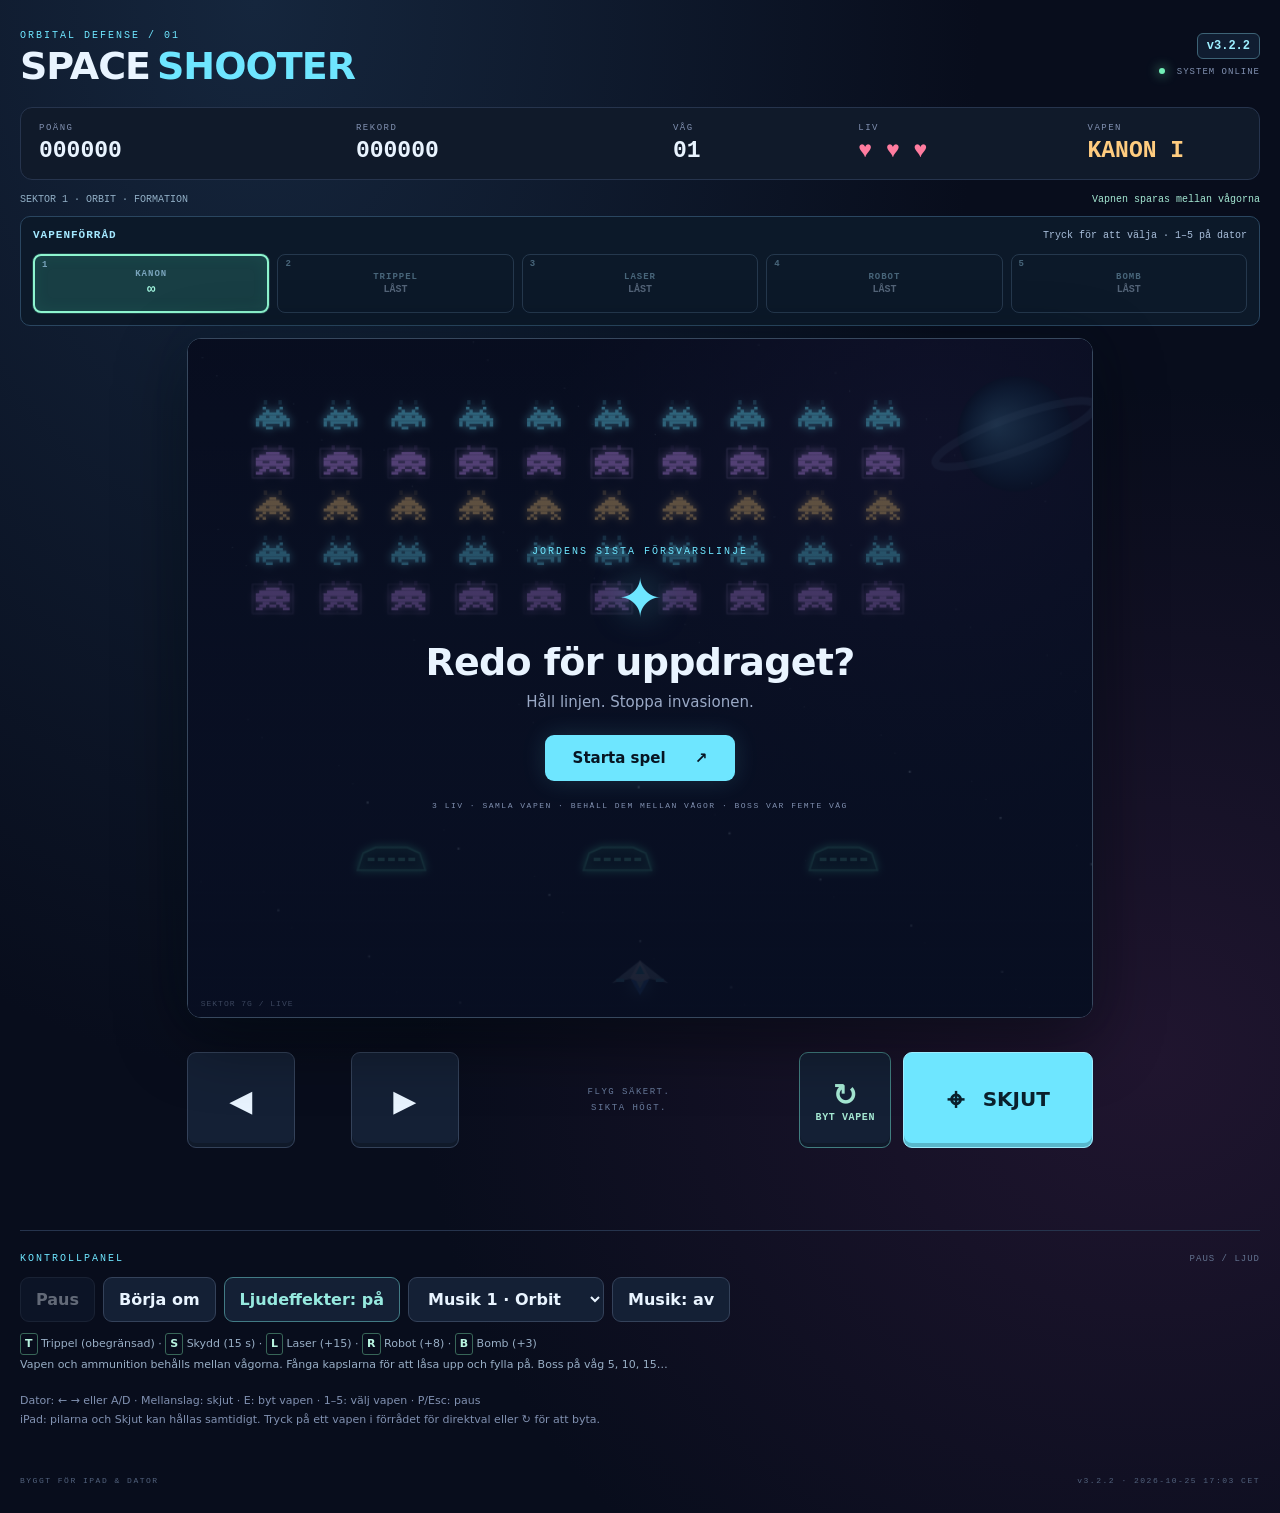
==== commit c408b64e: "Fix survival-to-boss transition and strengthen ship-loss audio (v3.2.2)" ====
--- a/index.html
+++ b/index.html
@@ -5,14 +5,14 @@
   <meta name="viewport" content="width=device-width, initial-scale=1, viewport-fit=cover">
   <meta name="theme-color" content="#080d1c">
   <title>Space Shooter · Orbital Defense</title>
-  <link rel="stylesheet" href="styles.css?v=3.2.1">
-  <script src="audio.js?v=3.2.1" defer></script>
-  <script src="rendering.js?v=3.2.1" defer></script>
-  <script src="game.js?v=3.2.1" defer></script>
+  <link rel="stylesheet" href="styles.css?v=3.2.2">
+  <script src="audio.js?v=3.2.2" defer></script>
+  <script src="rendering.js?v=3.2.2" defer></script>
+  <script src="game.js?v=3.2.2" defer></script>
 </head>
 <body>
 <main>
-  <header class="masthead"><div><span class="eyebrow">ORBITAL DEFENSE / 01</span><h1>SPACE<span>SHOOTER</span></h1></div><div class="build-info"><span class="release-badge" data-release-version>v3.2.1</span><span class="system-status"><i></i> SYSTEM ONLINE</span></div></header>
+  <header class="masthead"><div><span class="eyebrow">ORBITAL DEFENSE / 01</span><h1>SPACE<span>SHOOTER</span></h1></div><div class="build-info"><span class="release-badge" data-release-version>v3.2.2</span><span class="system-status"><i></i> SYSTEM ONLINE</span></div></header>
   <section class="hud" aria-label="Spelstatus">
     <div><span>POÄNG</span><strong id="scoreValue">000000</strong></div>
     <div><span>REKORD</span><strong id="bestValue">000000</strong></div>
@@ -66,7 +66,7 @@
     <p class="help">Dator: ← → eller A/D · Mellanslag: skjut · E: byt vapen · 1–5: välj vapen · P/Esc: paus<br>iPad: pilarna och Skjut kan hållas samtidigt. Tryck på ett vapen i förrådet för direktval eller ↻ för att byta.</p>
     <p id="audioStatus" role="status"></p>
   </section>
-  <footer>BYGGT FÖR IPAD & DATOR <span><span data-release-version>v3.2.1</span> · <time data-release-time datetime="2026-10-25T16:49:48+01:00">2026-10-25 16:49 CET</time></span></footer>
+  <footer>BYGGT FÖR IPAD & DATOR <span><span data-release-version>v3.2.2</span> · <time data-release-time datetime="2026-10-25T17:03:04+01:00">2026-10-25 17:03 CET</time></span></footer>
 </main>
 </body>
 </html>
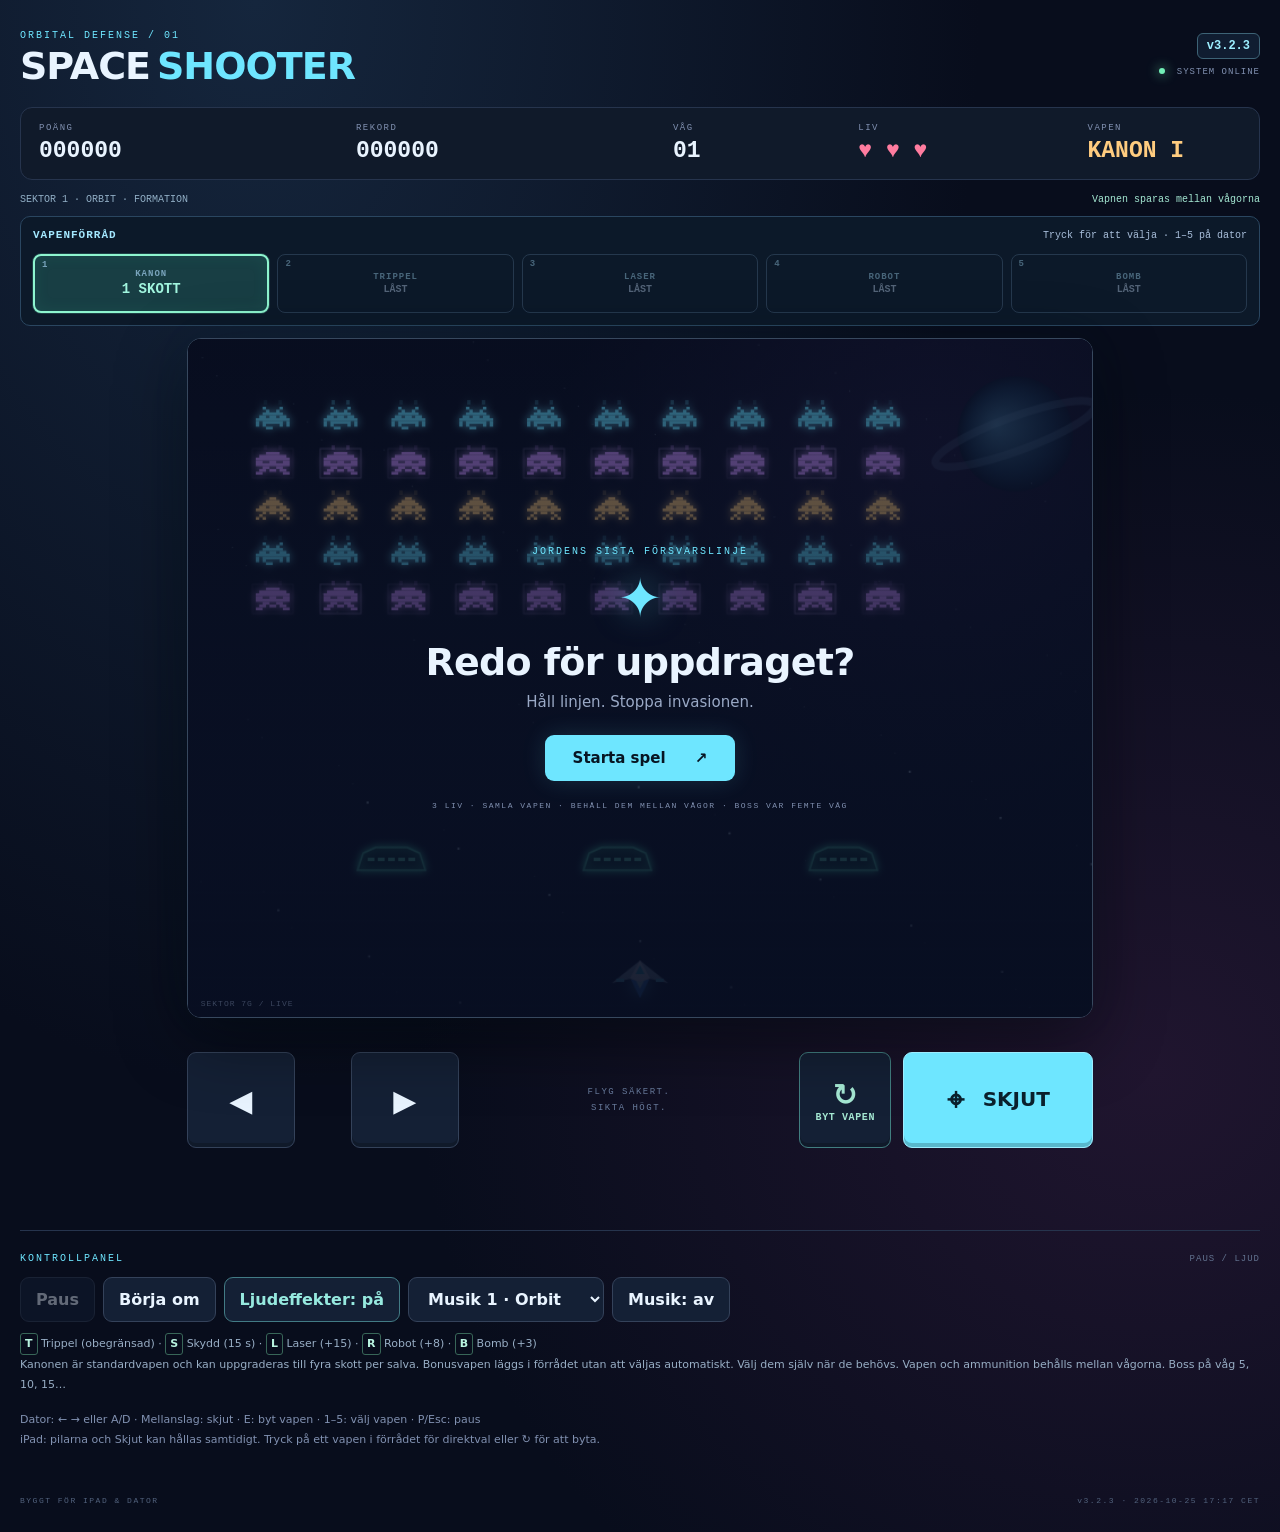
==== commit d2becab9: "Release 3.2.3: store weapon pickups and add four-shot cannon" ====
--- a/index.html
+++ b/index.html
@@ -5,14 +5,14 @@
   <meta name="viewport" content="width=device-width, initial-scale=1, viewport-fit=cover">
   <meta name="theme-color" content="#080d1c">
   <title>Space Shooter · Orbital Defense</title>
-  <link rel="stylesheet" href="styles.css?v=3.2.2">
-  <script src="audio.js?v=3.2.2" defer></script>
-  <script src="rendering.js?v=3.2.2" defer></script>
-  <script src="game.js?v=3.2.2" defer></script>
+  <link rel="stylesheet" href="styles.css?v=3.2.3">
+  <script src="audio.js?v=3.2.3" defer></script>
+  <script src="rendering.js?v=3.2.3" defer></script>
+  <script src="game.js?v=3.2.3" defer></script>
 </head>
 <body>
 <main>
-  <header class="masthead"><div><span class="eyebrow">ORBITAL DEFENSE / 01</span><h1>SPACE<span>SHOOTER</span></h1></div><div class="build-info"><span class="release-badge" data-release-version>v3.2.2</span><span class="system-status"><i></i> SYSTEM ONLINE</span></div></header>
+  <header class="masthead"><div><span class="eyebrow">ORBITAL DEFENSE / 01</span><h1>SPACE<span>SHOOTER</span></h1></div><div class="build-info"><span class="release-badge" data-release-version>v3.2.3</span><span class="system-status"><i></i> SYSTEM ONLINE</span></div></header>
   <section class="hud" aria-label="Spelstatus">
     <div><span>POÄNG</span><strong id="scoreValue">000000</strong></div>
     <div><span>REKORD</span><strong id="bestValue">000000</strong></div>
@@ -24,7 +24,7 @@
   <section class="arsenal-status" aria-label="Vapenförråd">
     <div class="arsenal-heading"><strong>VAPENFÖRRÅD</strong><span>Tryck för att välja · 1–5 på dator</span></div>
     <div class="weapon-slots" role="group" aria-label="Välj tillgängligt vapen">
-      <button type="button" class="weapon-slot is-active" data-weapon="cannon" aria-pressed="true"><span class="weapon-shortcut">1</span><span class="weapon-slot-name">KANON</span><strong class="weapon-slot-ammo">∞</strong></button>
+      <button type="button" class="weapon-slot is-active" data-weapon="cannon" aria-pressed="true"><span class="weapon-shortcut">1</span><span class="weapon-slot-name">KANON</span><strong class="weapon-slot-ammo">1 SKOTT</strong></button>
       <button type="button" class="weapon-slot" data-weapon="triple" aria-pressed="false" disabled><span class="weapon-shortcut">2</span><span class="weapon-slot-name">TRIPPEL</span><strong class="weapon-slot-ammo">LÅST</strong></button>
       <button type="button" class="weapon-slot" data-weapon="laser" aria-pressed="false" disabled><span class="weapon-shortcut">3</span><span class="weapon-slot-name">LASER</span><strong class="weapon-slot-ammo">LÅST</strong></button>
       <button type="button" class="weapon-slot" data-weapon="missile" aria-pressed="false" disabled><span class="weapon-shortcut">4</span><span class="weapon-slot-name">ROBOT</span><strong class="weapon-slot-ammo">LÅST</strong></button>
@@ -62,11 +62,11 @@
       <select id="musicSelect" aria-label="Musikspår"><option value="1">Musik 1 · Orbit</option><option value="2">Musik 2 · Puls</option><option value="3">Musik 3 · Nova</option><option value="4">Musik 4 · Signal</option></select>
       <button id="musicButton" aria-pressed="false">Musik: av</button>
     </div>
-    <p class="bonus-guide"><b>T</b> Trippel (obegränsad) · <b>S</b> Skydd (15 s) · <b>L</b> Laser (+15) · <b>R</b> Robot (+8) · <b>B</b> Bomb (+3)<br>Vapen och ammunition behålls mellan vågorna. Fånga kapslarna för att låsa upp och fylla på. Boss på våg 5, 10, 15…</p>
+    <p class="bonus-guide"><b>T</b> Trippel (obegränsad) · <b>S</b> Skydd (15 s) · <b>L</b> Laser (+15) · <b>R</b> Robot (+8) · <b>B</b> Bomb (+3)<br>Kanonen är standardvapen och kan uppgraderas till fyra skott per salva. Bonusvapen läggs i förrådet utan att väljas automatiskt. Välj dem själv när de behövs. Vapen och ammunition behålls mellan vågorna. Boss på våg 5, 10, 15…</p>
     <p class="help">Dator: ← → eller A/D · Mellanslag: skjut · E: byt vapen · 1–5: välj vapen · P/Esc: paus<br>iPad: pilarna och Skjut kan hållas samtidigt. Tryck på ett vapen i förrådet för direktval eller ↻ för att byta.</p>
     <p id="audioStatus" role="status"></p>
   </section>
-  <footer>BYGGT FÖR IPAD & DATOR <span><span data-release-version>v3.2.2</span> · <time data-release-time datetime="2026-10-25T17:03:04+01:00">2026-10-25 17:03 CET</time></span></footer>
+  <footer>BYGGT FÖR IPAD & DATOR <span><span data-release-version>v3.2.3</span> · <time data-release-time datetime="2026-10-25T17:17:38+01:00">2026-10-25 17:17 CET</time></span></footer>
 </main>
 </body>
 </html>
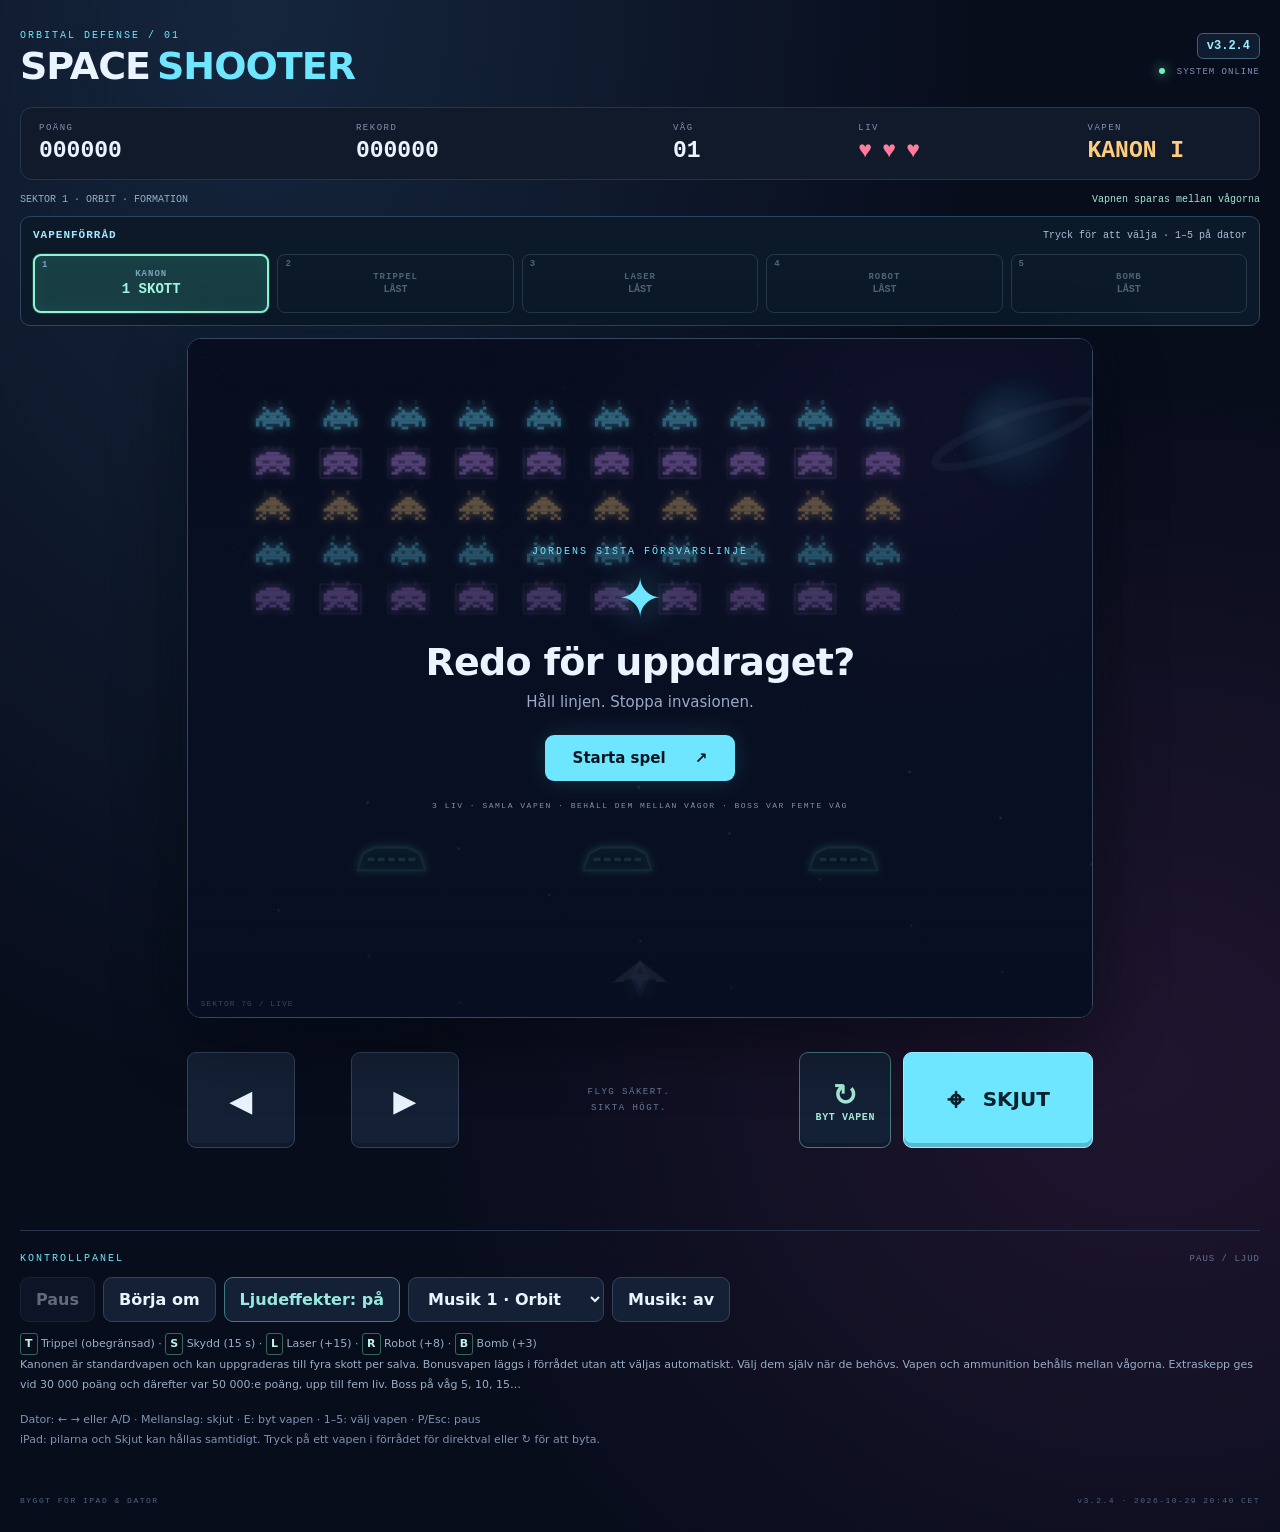
==== commit 433efc45: "Add score-based extra ships" ====
--- a/index.html
+++ b/index.html
@@ -5,14 +5,14 @@
   <meta name="viewport" content="width=device-width, initial-scale=1, viewport-fit=cover">
   <meta name="theme-color" content="#080d1c">
   <title>Space Shooter · Orbital Defense</title>
-  <link rel="stylesheet" href="styles.css?v=3.2.3">
-  <script src="audio.js?v=3.2.3" defer></script>
-  <script src="rendering.js?v=3.2.3" defer></script>
-  <script src="game.js?v=3.2.3" defer></script>
+  <link rel="stylesheet" href="styles.css?v=3.2.4">
+  <script src="audio.js?v=3.2.4" defer></script>
+  <script src="rendering.js?v=3.2.4" defer></script>
+  <script src="game.js?v=3.2.4" defer></script>
 </head>
 <body>
 <main>
-  <header class="masthead"><div><span class="eyebrow">ORBITAL DEFENSE / 01</span><h1>SPACE<span>SHOOTER</span></h1></div><div class="build-info"><span class="release-badge" data-release-version>v3.2.3</span><span class="system-status"><i></i> SYSTEM ONLINE</span></div></header>
+  <header class="masthead"><div><span class="eyebrow">ORBITAL DEFENSE / 01</span><h1>SPACE<span>SHOOTER</span></h1></div><div class="build-info"><span class="release-badge" data-release-version>v3.2.4</span><span class="system-status"><i></i> SYSTEM ONLINE</span></div></header>
   <section class="hud" aria-label="Spelstatus">
     <div><span>POÄNG</span><strong id="scoreValue">000000</strong></div>
     <div><span>REKORD</span><strong id="bestValue">000000</strong></div>
@@ -62,11 +62,11 @@
       <select id="musicSelect" aria-label="Musikspår"><option value="1">Musik 1 · Orbit</option><option value="2">Musik 2 · Puls</option><option value="3">Musik 3 · Nova</option><option value="4">Musik 4 · Signal</option></select>
       <button id="musicButton" aria-pressed="false">Musik: av</button>
     </div>
-    <p class="bonus-guide"><b>T</b> Trippel (obegränsad) · <b>S</b> Skydd (15 s) · <b>L</b> Laser (+15) · <b>R</b> Robot (+8) · <b>B</b> Bomb (+3)<br>Kanonen är standardvapen och kan uppgraderas till fyra skott per salva. Bonusvapen läggs i förrådet utan att väljas automatiskt. Välj dem själv när de behövs. Vapen och ammunition behålls mellan vågorna. Boss på våg 5, 10, 15…</p>
+    <p class="bonus-guide"><b>T</b> Trippel (obegränsad) · <b>S</b> Skydd (15 s) · <b>L</b> Laser (+15) · <b>R</b> Robot (+8) · <b>B</b> Bomb (+3)<br>Kanonen är standardvapen och kan uppgraderas till fyra skott per salva. Bonusvapen läggs i förrådet utan att väljas automatiskt. Välj dem själv när de behövs. Vapen och ammunition behålls mellan vågorna. Extraskepp ges vid 30 000 poäng och därefter var 50 000:e poäng, upp till fem liv. Boss på våg 5, 10, 15…</p>
     <p class="help">Dator: ← → eller A/D · Mellanslag: skjut · E: byt vapen · 1–5: välj vapen · P/Esc: paus<br>iPad: pilarna och Skjut kan hållas samtidigt. Tryck på ett vapen i förrådet för direktval eller ↻ för att byta.</p>
     <p id="audioStatus" role="status"></p>
   </section>
-  <footer>BYGGT FÖR IPAD & DATOR <span><span data-release-version>v3.2.3</span> · <time data-release-time datetime="2026-10-25T17:17:38+01:00">2026-10-25 17:17 CET</time></span></footer>
+  <footer>BYGGT FÖR IPAD & DATOR <span><span data-release-version>v3.2.4</span> · <time data-release-time datetime="2026-10-29T20:40:55+01:00">2026-10-29 20:40 CET</time></span></footer>
 </main>
 </body>
 </html>
--- a/styles.css
+++ b/styles.css
@@ -14,7 +14,7 @@
 .system-status i { display:inline-block; width:6px; height:6px; background:#72efb7; border-radius:50%; margin-right:5px; box-shadow:0 0 12px #72efb7; }
 .hud { display:grid; grid-template-columns:1.4fr 1.4fr .8fr 1fr .7fr; gap:10px; padding:15px 18px; margin-bottom:12px; background:#101a2a; border:1px solid var(--line); border-radius:12px; }
 .hud span { display:block; font:9px ui-monospace,monospace; letter-spacing:1.5px; color:var(--muted); margin-bottom:5px; }
-.hud strong { font:700 clamp(14px,2.7vw,23px) ui-monospace,monospace; } #livesValue { color:#ff7c9f; } #powerValue { color:#ffcc7f; }
+.hud strong { font:700 clamp(14px,2.7vw,23px) ui-monospace,monospace; } #livesValue { color:#ff7c9f; white-space:nowrap; letter-spacing:-.08em; } #powerValue { color:#ffcc7f; }
 .board { position:relative; width:100%; max-width:800px; margin:auto; border:1px solid #37485e; border-radius:14px; overflow:hidden; box-shadow:0 20px 70px #0007,0 0 50px #43b9ff09; }
 canvas { display:block; width:100%; height:auto; background:#060b19; }
 .board-corner { position:absolute; bottom:9px; left:13px; font:8px ui-monospace,monospace; letter-spacing:1px; color:#8191b16b; pointer-events:none; }
